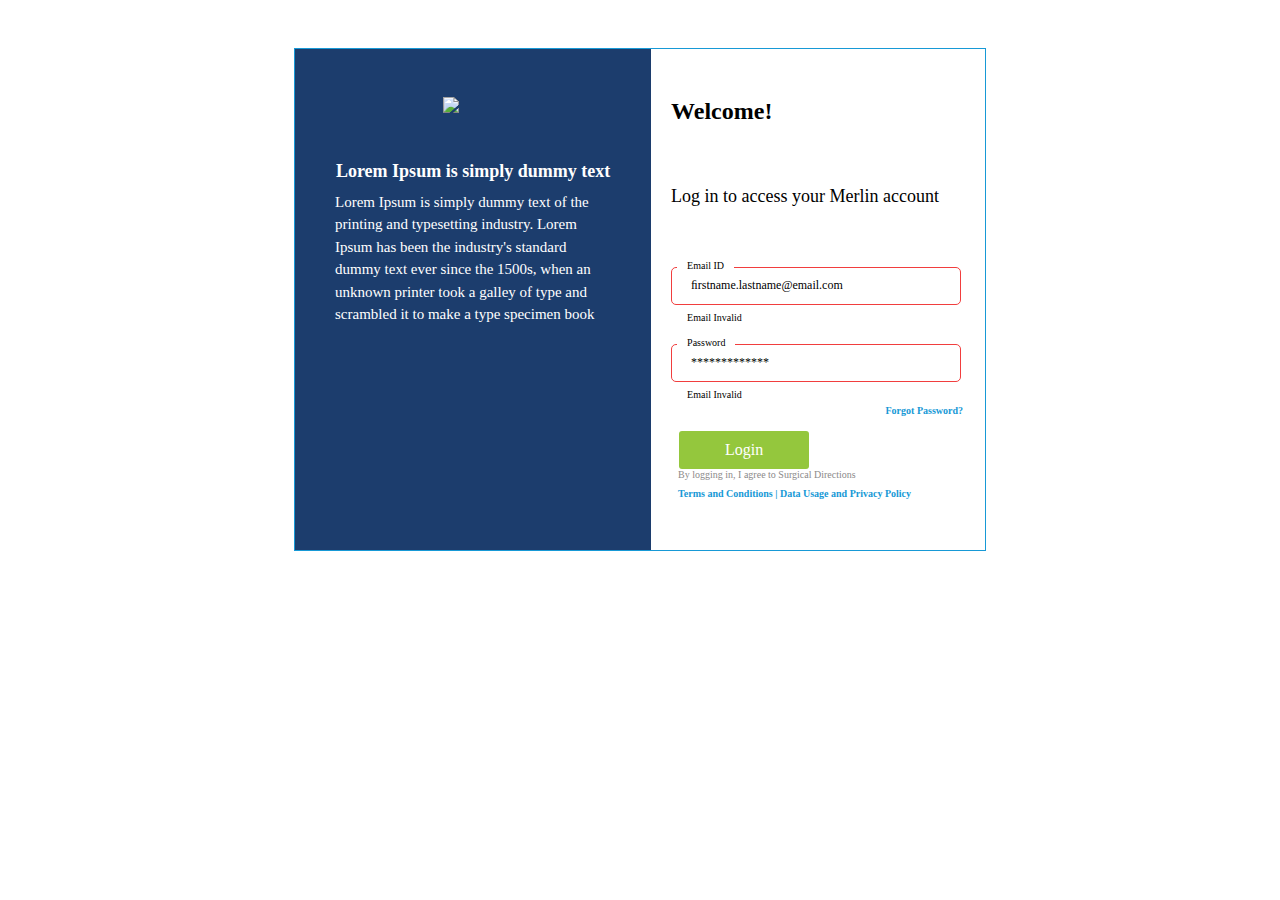
==== index.html @ 8e546f3c "first commit" ====
<!DOCTYPE html>
<html lang="en">
<head>
  <title>Surgical Direction</title>
  <meta charset="utf-8">
  <meta name="viewport" content="width=device-width, initial-scale=1">

  <link rel="stylesheet" href="https://maxcdn.bootstrapcdn.com/bootstrap/4.5.2/css/bootstrap.min.css">
  <script src="https://ajax.googleapis.com/ajax/libs/jquery/3.5.1/jquery.min.js"></script>
  <script src="https://cdnjs.cloudflare.com/ajax/libs/popper.js/1.16.0/umd/popper.min.js"></script>
  <script src="https://maxcdn.bootstrapcdn.com/bootstrap/4.5.2/js/bootstrap.min.js"></script>
  
  <!--custom style-->
  <link href="assets/css/style.css" rel="stylesheet">

</head>
<body>
  
    <div class="container px-4 py-5 mx-auto login_form">
        <div class="card card0">
            <div class="d-flex flex-lg-row flex-column-reverse">
                <div class="card card2">
                    <div class="my-5 px-md-5 right">
                        <div class="row justify-content-center mb-5 logo"> <img src="image/Image 9.png"> </div>
                        <div class="row justify-content-center px-1 mb-5">
                            <h5 class="text-white login_heading">Lorem Ipsum is simply dummy text </h5> <p class="text-white login_content">Lorem Ipsum is simply dummy text of the printing and typesetting industry. 
                                Lorem Ipsum has been the industry's standard dummy text ever since the 1500s, when an unknown printer took a galley of type and scrambled it to make a type 
                                specimen book</p>
                        </div>
                    </div>
                </div>
                <div class="card card1">
                    <div class="row my-auto">
                        <div class="col-md-12 col-10 my-2">
                            <h3 class="mb-1 text-left heading">Welcome!</h3>
                            <h6 class="msg-info">Log in to access your Merlin account</h6>
                            <div class="form-field">
                                <div class="floating-label error_border">      
                                    <input class="floating-input" type="text" placeholder="ﬁrstname.lastname@email.com">
                                    <label>Email ID</label>
                                    <p class="error_message">Email Invalid</p>
                                </div>
                                <br>
                                <div class="floating-label error_border">      
                                    <input class="floating-input" type="text" placeholder="*************">
                                    <label>Password</label>
                                    <p class="error_message">Email Invalid</p>
                                </div>
                            </div>                            
                            <div class="row"> 
                                <div class="col-md-12 text-right">
                                    <a href="#" class="forgot_password">Forgot Password?</a> 
                                </div>
                            </div>
                            <div class="row px-2"> 
                                <div class="col-md-6"><button class="btn-block btn-color">Login</button> </div>
                            </div>
                        </div>
                    </div>
                    <div class="bottom">
                        <p class="terms_conditions">By logging in, I agree to Surgical Directions </p>
                        <p class="policy"><a>Terms and Conditions | Data Usage and Privacy Policy</a></p>
                    </div>
                </div>
            </div>
        </div>
    </div>

</body>
</html>
---- assets/css/style.css ----
@font-face {
    font-family: 'Multi';
    src: url('../fonts/Multi.eot'); /* IE9 Compat Modes */
    src: url('../fonts/Multi.woff2') format('woff2'), /* Super Modern Browsers */
         url('../fonts/Multi.woff') format('woff'), /* Pretty Modern Browsers */
         url('../fonts/Multi.ttf')  format('truetype'), /* Safari, Android, iOS */

  }
h1,h2,h3,h4,h5,h6,p,span {
    font-family: "Muli" !important;
}
body {
    color: #000;
    overflow-x: hidden;
    height: 100%;
    font-weight: normal;
    font-family: "Muli" !important;
}
.login_form{
    width:740px !important;
    height:450px !important;
}
input,
textarea {
    /* background-color: #F3E5F5; */
    /* border-radius: 50px !important; */
    /* padding: 12px 15px 12px 15px !important; */
    /* width: 100%; */
    /* box-sizing: border-box; */
    border: none !important;
    /* border: 1px solid #F3E5F5 !important; */
    /* font-size: 16px !important; */
    /* color: #000 !important; */
    /* font-weight: 400 */
}

input:focus,
textarea:focus {
    -moz-box-shadow: none !important;
    -webkit-box-shadow: none !important;
    box-shadow: none !important;
    /* border: 1px solid #D500F9 !important; */
    outline-width: 0;
    font-weight: 400
}

button:focus {
    -moz-box-shadow: none !important;
    -webkit-box-shadow: none !important;
    box-shadow: none !important;
    outline-width: 0
}

.card {
    border-radius: 0;
    border: none
}

.card1 {
    width: 50%;
    padding: 40px 30px 10px 20px
}

.card2 {
    width: 370px;
    background-color: #1c3d6d !important
}
h5.login_heading{
    font-weight: bold;
    font-size: 18px !important;
}
p.login_content{
    font-size: 15px;
    margin-left:3px;
}
h3.heading{
    font-size: 24px;
    font-weight: bold;
    color:#000000;
}
a{
    color:#1799D6 !important;
    font-weight: bold;
    font-size: 10px;
}
p.terms_conditions{
    font-size: 10px;
    color:#8B8A8A;
    margin-top: -20px;
}
p.policy{
    margin-top: -18px;
}
.form-field{
    margin-top: 60px;
}
.forgot_password{
    margin-right: -8px;
}
input::placeholder{
    font-size: 12px;
}
.floating-label {
    width: 290px;
    height: 38px;
    position:relative;
    border:1px solid #4c4848;  
    padding: 0px 5px;
    border-radius: 5px;
    margin-bottom: 15px;
  }
  .error_border{
    border:1px solid #F13E3E;  
  }
  .error_message{
      color:black;
      font-weight: normal;
      font-size: 10px;
      padding:10px;
  }
  .floating-label label{
    position:absolute;
    left:5px;
    top:-10px;
    background:white;
    padding:0 10px;
    font-size: 10px;
  }
  .floating-input{
    width:90%;
    border:none;
    padding: 4px 14px;    
    outline:none;
  
  }
.heading {
    margin-bottom: 60px !important
}

::placeholder {
    color: #000 !important;
    opacity: 1
}

:-ms-input-placeholder {
    color: #000 !important
}

::-ms-input-placeholder {
    color: #000 !important
}

.form-control-label {
    font-size: 12px;
    margin-left: 15px
}

.msg-info {
    margin-bottom: 30px;
    font-size: 18px;
    font-weight: lighter;
}
.logo{
    margin-left:-60px !important;
}
.btn-color {
    border-radius: 3px;
    color: #fff;
    background-color: #94c73d;
    cursor: pointer;
    border: none !important;
    margin-top: 10px
}
.btn-block {
    display: block;
    width: 130px !important;
    height: 38px !important;
}
.btn-color:hover {
    color: #fff;
    background-color: #94c73d;
}

.btn-white {
    border-radius: 50px;
    color: #D500F9;
    background-color: #fff;
    padding: 8px 40px;
    cursor: pointer;
    border: 2px solid #D500F9 !important
}

.btn-white:hover {
    color: #fff;
    background-image: linear-gradient(to right, #FFD54F, #D500F9)
}

.card0{
    border: 1px solid #1799D6 !important;
}
.bottom {
    width: 100%;
    margin-top: 10px !important;
    margin-left:7px;
    margin-bottom: 20px;
}

.sm-text {
    font-size: 15px
}

@media screen and (max-width: 992px) {
    .card1 {
        width: 100%;
        padding: 40px 30px 10px 30px
    }

    .card2 {
        width: 100%
    }

    .right {
        margin-top: 100px !important;
        margin-bottom: 100px !important
    }
}

@media screen and (max-width: 768px) {
    .container {
        padding: 10px !important
    }

    .card2 {
        padding: 50px
    }

    .right {
        margin-top: 50px !important;
        margin-bottom: 50px !important
    }
}
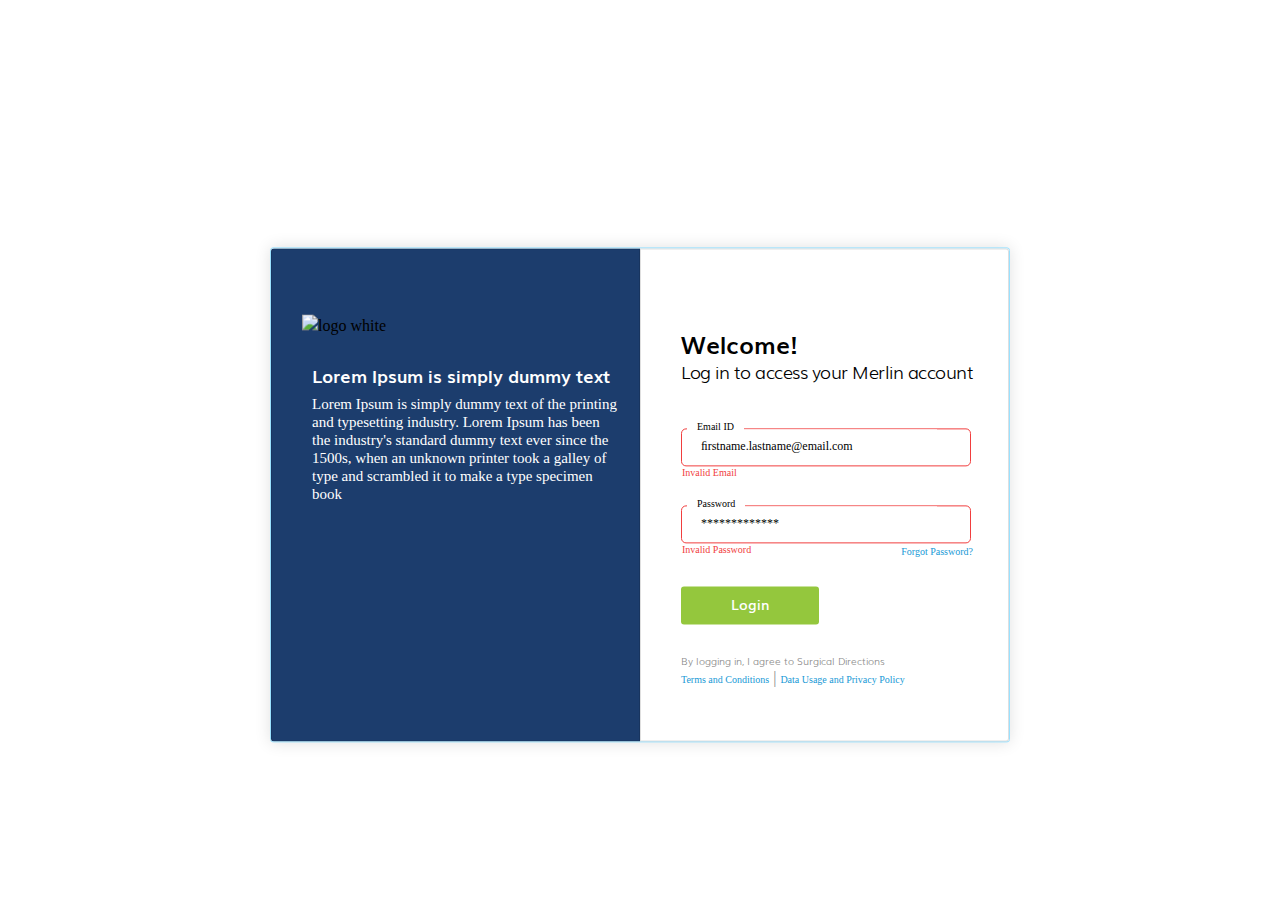
==== commit a40e6cc8: "html and css changes" ====
--- a/index.html
+++ b/index.html
@@ -15,56 +15,70 @@
 
 </head>
 <body>
-  
-    <div class="container px-4 py-5 mx-auto login_form">
-        <div class="card card0">
-            <div class="d-flex flex-lg-row flex-column-reverse">
-                <div class="card card2">
-                    <div class="my-5 px-md-5 right">
-                        <div class="row justify-content-center mb-5 logo"> <img src="image/Image 9.png"> </div>
-                        <div class="row justify-content-center px-1 mb-5">
-                            <h5 class="text-white login_heading">Lorem Ipsum is simply dummy text </h5> <p class="text-white login_content">Lorem Ipsum is simply dummy text of the printing and typesetting industry. 
-                                Lorem Ipsum has been the industry's standard dummy text ever since the 1500s, when an unknown printer took a galley of type and scrambled it to make a type 
-                                specimen book</p>
+    <section class="whole-wrapper">
+        <div class="container h-100">
+            <div class="login_form mx-auto translate-x-50">
+                <div class="card main-card">
+                    <div class="d-flex flex-lg-row flex-column-reverse">
+                        <div class="card inner-card left-card card2 flex-1">
+                            <!-- <div class="my-5 px-md-5 right"> -->
+                                <div class="logo-wrapper"> 
+                                    <img src="assets/image/logo-white.png" alt="logo white" /> 
+                                </div>
+                                <div class="text-wrapper">
+                                    <h5 class="text-white login_heading">Lorem Ipsum is simply dummy text </h5> 
+                                    <p class="text-white login_content">Lorem Ipsum is simply dummy text of the printing and typesetting industry. 
+                                        Lorem Ipsum has been the industry's standard dummy text ever since the 1500s, when an unknown printer took 
+                                        a galley of type and scrambled it to make a type specimen book</p>
+                                </div>
+                            <!-- </div> -->
                         </div>
-                    </div>
-                </div>
-                <div class="card card1">
-                    <div class="row my-auto">
-                        <div class="col-md-12 col-10 my-2">
-                            <h3 class="mb-1 text-left heading">Welcome!</h3>
-                            <h6 class="msg-info">Log in to access your Merlin account</h6>
-                            <div class="form-field">
-                                <div class="floating-label error_border">      
-                                    <input class="floating-input" type="text" placeholder="ﬁrstname.lastname@email.com">
-                                    <label>Email ID</label>
-                                    <p class="error_message">Email Invalid</p>
-                                </div>
-                                <br>
-                                <div class="floating-label error_border">      
-                                    <input class="floating-input" type="text" placeholder="*************">
-                                    <label>Password</label>
-                                    <p class="error_message">Email Invalid</p>
-                                </div>
-                            </div>                            
-                            <div class="row"> 
-                                <div class="col-md-12 text-right">
-                                    <a href="#" class="forgot_password">Forgot Password?</a> 
-                                </div>
-                            </div>
-                            <div class="row px-2"> 
-                                <div class="col-md-6"><button class="btn-block btn-color">Login</button> </div>
-                            </div>
+                        <div class="card inner-card right-card card1 flex-1">
+                            <!-- <div class="row my-auto"> -->
+                                <!-- <div> -->
+                                    <div class="inner-card-head">
+                                        <h3 class="title">Welcome!</h3>
+                                        <h6 class="sub-title">Log in to access your Merlin account</h6>
+                                    </div>
+                                    <div class="form-field inner-card-body">
+                                        <div class="floating-label error_border">      
+                                            <input class="floating-input" type="text" placeholder="ﬁrstname.lastname@email.com">
+                                            <label>Email ID</label>
+                                            <span class="error_message">Invalid Email</span>
+                                        </div>
+                                        <br>
+                                        <div class="floating-label error_border">      
+                                            <input class="floating-input" type="password" placeholder="*************">
+                                            <label>Password</label>
+                                            <span class="error_message">Invalid Password</span>
+                                        </div>
+                                        <div class="forgot-password"> 
+                                            <!-- <div class="col-md-12 text-right"> -->
+                                                <a href="#" class="forgot-password-link">Forgot Password?</a> 
+                                            <!-- </div> -->
+                                        </div>
+                                        <div class="login-button mt-4 mb-4"> 
+                                            <!-- <div class="col-md-6"> -->
+                                                <button class="custom-login-btn">Login</button> 
+                                            <!-- </div> -->
+                                        </div>
+                                    </div>                            
+                                <!-- </div> -->
+                            <!-- </div> -->
+                                    <div class="inner-card-footer">
+                                        <span class="terms-conditions">By logging in, I agree to Surgical Directions </span>
+                                        <span class="terms-conditions-links">
+                                            <a>Terms and Conditions </a> 
+                                            <span>|</span> 
+                                            <a>Data Usage and Privacy Policy</a>
+                                        </span>
+                                    </div>
                         </div>
-                    </div>
-                    <div class="bottom">
-                        <p class="terms_conditions">By logging in, I agree to Surgical Directions </p>
-                        <p class="policy"><a>Terms and Conditions | Data Usage and Privacy Policy</a></p>
                     </div>
                 </div>
             </div>
         </div>
-    </div>
+    </section>
 
 </body>
 </html>
--- a/assets/css/style.css
+++ b/assets/css/style.css
@@ -1,25 +1,38 @@
 @font-face {
-    font-family: 'Multi';
+    font-family: "Multi";
     src: url('../fonts/Multi.eot'); /* IE9 Compat Modes */
     src: url('../fonts/Multi.woff2') format('woff2'), /* Super Modern Browsers */
          url('../fonts/Multi.woff') format('woff'), /* Pretty Modern Browsers */
          url('../fonts/Multi.ttf')  format('truetype'), /* Safari, Android, iOS */
-
-  }
-h1,h2,h3,h4,h5,h6,p,span {
-    font-family: "Muli" !important;
-}
+}
+@font-face {
+    font-family: "Muli-Bold";
+    src: url('../fonts/Muli-Bold.ttf');
+} 
+@font-face {
+    font-family: "Muli-Light";
+    src: url('../fonts/Muli-Light.ttf');
+} 
+@font-face {
+    font-family: "Muli-SemiBold";
+    src: url('../fonts/Muli-SemiBold.ttf');
+}
+
+/* h1,h2,h3,h4,h5,h6,p,span {
+    font-family: "Muli";
+} */
 body {
     color: #000;
     overflow-x: hidden;
     height: 100%;
     font-weight: normal;
-    font-family: "Muli" !important;
+    font-family: "Muli";
 }
 .login_form{
-    width:740px !important;
-    height:450px !important;
-}
+    width:740px;
+    /* height:450px !important; */
+}
+
 input,
 textarea {
     /* background-color: #F3E5F5; */
@@ -51,38 +64,38 @@
     outline-width: 0
 }
 
-.card {
+/* .card {
     border-radius: 0;
     border: none
-}
+} */
 
 .card1 {
-    width: 50%;
-    padding: 40px 30px 10px 20px
-}
-
+    padding: 80px 20px 50px 40px;
+    border-radius: 0px 3px 3px 0px;
+}
 .card2 {
-    width: 370px;
-    background-color: #1c3d6d !important
+    background-color: #1c3d6d;
+    border-radius: 3px 0 0 3px;
 }
 h5.login_heading{
-    font-weight: bold;
-    font-size: 18px !important;
+    /* font-weight: bold; */
+    font-family: "Muli-Bold";
+    font-size: 18px;
+    line-height: 1.28;
+    margin-bottom: 8px;
 }
 p.login_content{
     font-size: 15px;
-    margin-left:3px;
+    font-family: "Muli";
+    line-height: 1.2;
+    /* margin-left:3px; */
 }
 h3.heading{
     font-size: 24px;
     font-weight: bold;
     color:#000000;
 }
-a{
-    color:#1799D6 !important;
-    font-weight: bold;
-    font-size: 10px;
-}
+
 p.terms_conditions{
     font-size: 10px;
     color:#8B8A8A;
@@ -92,11 +105,11 @@
     margin-top: -18px;
 }
 .form-field{
-    margin-top: 60px;
-}
-.forgot_password{
+    margin-top: 45px;
+}
+/* .forgot_password{
     margin-right: -8px;
-}
+} */
 input::placeholder{
     font-size: 12px;
 }
@@ -113,10 +126,12 @@
     border:1px solid #F13E3E;  
   }
   .error_message{
-      color:black;
-      font-weight: normal;
-      font-size: 10px;
-      padding:10px;
+    font-weight: normal;
+    font-size: 10px;
+    color: #F13E3E;
+    position: absolute;
+    left: 0;
+    bottom: -15px;
   }
   .floating-label label{
     position:absolute;
@@ -163,23 +178,23 @@
 .logo{
     margin-left:-60px !important;
 }
-.btn-color {
+/* .btn-color {
     border-radius: 3px;
     color: #fff;
     background-color: #94c73d;
     cursor: pointer;
     border: none !important;
     margin-top: 10px
-}
-.btn-block {
+} */
+/* .btn-block {
     display: block;
     width: 130px !important;
     height: 38px !important;
-}
-.btn-color:hover {
+} */
+/* .btn-color:hover {
     color: #fff;
     background-color: #94c73d;
-}
+} */
 
 .btn-white {
     border-radius: 50px;
@@ -195,9 +210,9 @@
     background-image: linear-gradient(to right, #FFD54F, #D500F9)
 }
 
-.card0{
+/* .card0{
     border: 1px solid #1799D6 !important;
-}
+} */
 .bottom {
     width: 100%;
     margin-top: 10px !important;
@@ -209,6 +224,105 @@
     font-size: 15px
 }
 
+/* ============== custom style ================ */
+h1,h2,h3,h4,h5,h6,p {
+    margin: 0;
+    padding: 0;
+}
+a{
+    color:#1799D6;
+}
+a:hover {
+    text-decoration: none;
+}
+.h-100 {
+    height: 100%;
+}
+.translate-x-50 {
+    transform: translate(0,50%);
+}
+.flex-1 {
+    flex: 1;
+}
+.whole-wrapper {
+    width: 100%;
+    height: 100vh;
+    background: url(../image/background.png);
+    background-repeat: no-repeat;
+    background-size: 110%;
+}
+.main-card {
+    border: 1px solid #99e1ff;
+    border-radius: 3px;
+    box-shadow: 0 0 16px 0 rgba(0, 0, 0, 0.12);
+}
+.main-card .inner-card {
+    flex-basis: 50%;
+}
+.left-card .logo-wrapper {
+    padding: 64px 30px 26px;
+}
+.left-card .text-wrapper {
+    padding: 0 20px 0 40px;
+}
+
+.right-card .inner-card-head .title {
+    font-size: 24px;
+    line-height: 1.28;
+    color: #000;
+    font-family: "Muli-Bold";
+}
+.right-card .inner-card-head .sub-title {
+    font-size: 18px;
+    line-height: 1.28;
+    color: #000;
+    font-family: "Muli-Light";
+    letter-spacing: -0.5px;
+}
+.forgot-password {
+    text-align: right;
+    margin: -20px 15px 0 0;
+}
+.forgot-password-link {
+    font-family: "Muli";
+    font-size: 10px;
+    line-height: 1.3;
+    color: #1799d6;
+}
+.custom-login-btn {
+    width: 138px;
+    height: 38px;
+    text-align: center;
+    border-radius: 3px;
+    background-color: #94c73d;
+    color: #fff;
+    border: none;
+    font-family: "Muli-SemiBold";
+    font-size: 14px;
+}
+.terms-conditions {
+    display: inline-block;
+    font-size: 10px;
+    line-height: 1.8;
+    font-family: "Muli-Light";
+    color: #8b8a8a;
+}
+.terms-conditions-links {
+    display: block;
+    margin-top: -6px;
+}
+.terms-conditions-links a {
+    display: inline-block;
+    font-size: 10px;
+    line-height: 1.8;
+    font-family: "Muli";
+    color: #1799d6 !important;
+    cursor: pointer;
+}
+.terms-conditions-links span {
+    color: #8b8a8a;
+}
+
 @media screen and (max-width: 992px) {
     .card1 {
         width: 100%;
